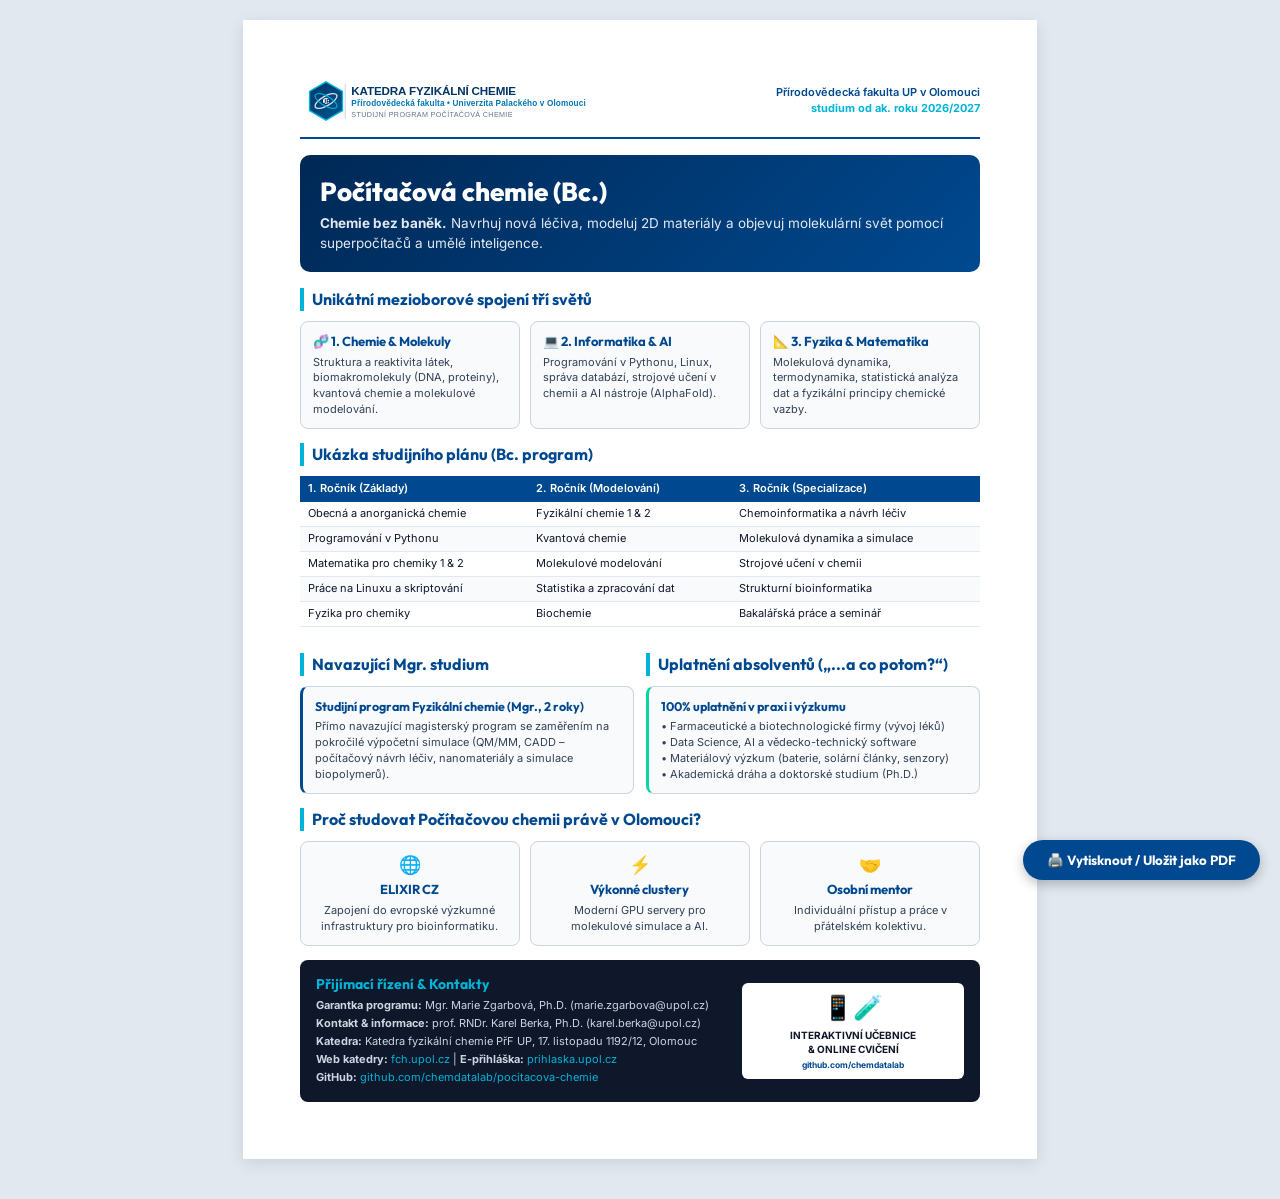
==== letak.html @ 5e702cca "Webova stranka studijniho programu Pocitacova chemie PrF UPOL, interaktivni ucebnice, online cviceni" ====
<!DOCTYPE html>
<html lang="cs">
<head>
  <meta charset="UTF-8">
  <meta name="viewport" content="width=device-width, initial-scale=1.0">
  <title>Informační leták: Počítačová chemie | PřF UPOL</title>
  
  <!-- Fonts -->
  <link rel="preconnect" href="https://fonts.googleapis.com">
  <link rel="preconnect" href="https://fonts.gstatic.com" crossorigin>
  <link href="https://fonts.googleapis.com/css2?family=Inter:wght@400;500;600;700&family=Outfit:wght@600;700;800&family=JetBrains+Mono:wght@600;700&display=swap" rel="stylesheet">
  
  <style>
    :root {
      --up-blue: #004990;
      --up-blue-dark: #002855;
      --up-cyan: #00b4d8;
      --up-accent: #06d6a0;
      --text-dark: #0f172a;
      --text-muted: #334155;
      --bg-light: #f8fafc;
    }

    * {
      box-sizing: border-box;
      margin: 0;
      padding: 0;
    }

    body {
      font-family: 'Inter', sans-serif;
      color: var(--text-dark);
      background: #e2e8f0;
      line-height: 1.45;
      padding: 20px;
    }

    .page {
      width: 210mm;
      min-height: 297mm;
      padding: 15mm;
      margin: 0 auto 20px auto;
      background: #ffffff;
      box-shadow: 0 4px 15px rgba(0, 0, 0, 0.1);
      position: relative;
      overflow: hidden;
    }

    .header-bar {
      display: flex;
      justify-content: space-between;
      align-items: center;
      padding-bottom: 12px;
      border-bottom: 2px solid var(--up-blue);
      margin-bottom: 16px;
    }

    .logo-img {
      height: 48px;
      width: auto;
    }

    .hero-banner {
      background: linear-gradient(135deg, var(--up-blue-dark), var(--up-blue));
      color: #ffffff;
      padding: 18px 20px;
      border-radius: 10px;
      margin-bottom: 16px;
    }

    .hero-banner h1 {
      font-family: 'Outfit', sans-serif;
      font-size: 26px;
      font-weight: 800;
      margin-bottom: 4px;
    }

    .hero-banner p {
      font-size: 13.5px;
      color: #e2e8f0;
      margin-bottom: 0;
    }

    .section-title {
      font-family: 'Outfit', sans-serif;
      font-size: 16px;
      font-weight: 700;
      color: var(--up-blue);
      border-left: 4px solid var(--up-cyan);
      padding-left: 8px;
      margin-bottom: 10px;
      margin-top: 14px;
    }

    .grid-3 {
      display: grid;
      grid-template-columns: repeat(3, 1fr);
      gap: 10px;
      margin-bottom: 14px;
    }

    .grid-2 {
      display: grid;
      grid-template-columns: 1fr 1fr;
      gap: 12px;
      margin-bottom: 14px;
    }

    .card {
      background: var(--bg-light);
      border: 1px solid #cbd5e1;
      border-radius: 8px;
      padding: 10px 12px;
    }

    .card h4 {
      font-family: 'Outfit', sans-serif;
      font-size: 13px;
      color: var(--up-blue);
      margin-bottom: 4px;
    }

    .card p {
      font-size: 11px;
      color: var(--text-muted);
      margin-bottom: 0;
    }

    .courses-table {
      width: 100%;
      border-collapse: collapse;
      font-size: 11px;
      margin-bottom: 12px;
    }

    .courses-table th {
      background: var(--up-blue);
      color: #ffffff;
      padding: 5px 8px;
      text-align: left;
      font-weight: 600;
    }

    .courses-table td {
      padding: 4px 8px;
      border-bottom: 1px solid #e2e8f0;
    }

    .courses-table tr:nth-child(even) {
      background: var(--bg-light);
    }

    .footer-box {
      background: #0f172a;
      color: #ffffff;
      padding: 14px 16px;
      border-radius: 8px;
      display: grid;
      grid-template-columns: 1.3fr 0.7fr;
      gap: 15px;
      align-items: center;
      margin-top: 14px;
    }

    .footer-box h4 {
      font-family: 'Outfit', sans-serif;
      font-size: 14px;
      color: var(--up-cyan);
      margin-bottom: 4px;
    }

    .footer-box p {
      font-size: 11px;
      color: #cbd5e1;
      margin-bottom: 2px;
    }

    .qr-box {
      text-align: center;
      background: #ffffff;
      color: var(--text-dark);
      padding: 8px;
      border-radius: 6px;
      font-size: 10px;
      font-weight: 700;
    }

    .print-btn {
      position: fixed;
      bottom: 20px;
      right: 20px;
      padding: 12px 24px;
      background: var(--up-blue);
      color: #ffffff;
      border: none;
      border-radius: 30px;
      font-weight: 700;
      font-family: 'Outfit', sans-serif;
      cursor: pointer;
      box-shadow: 0 4px 12px rgba(0, 0, 0, 0.25);
      z-index: 1000;
    }

    @media print {
      body {
        background: #ffffff;
        padding: 0;
      }
      .page {
        margin: 0;
        box-shadow: none;
        width: 100%;
        min-height: 100%;
      }
      .print-btn {
        display: none;
      }
    }
  </style>
</head>
<body>

  <button class="print-btn" onclick="window.print()">🖨️ Vytisknout / Uložit jako PDF</button>

  <div class="page">
    <!-- Header -->
    <div class="header-bar">
      <img src="assets/img/logo-kfc.svg" alt="Katedra fyzikální chemie UPOL" class="logo-img">
      <div style="text-align: right; font-size: 11px; font-weight: 600; color: var(--up-blue);">
        Přírodovědecká fakulta UP v Olomouci<br>
        <span style="color: var(--up-cyan); font-weight: 700;">studium od ak. roku 2026/2027</span>
      </div>
    </div>

    <!-- Hero Banner -->
    <div class="hero-banner">
      <h1>Počítačová chemie (Bc.)</h1>
      <p><strong>Chemie bez baněk.</strong> Navrhuj nová léčiva, modeluj 2D materiály a objevuj molekulární svět pomocí superpočítačů a umělé inteligence.</p>
    </div>

    <!-- 3 Pillars -->
    <div class="section-title">Unikátní mezioborové spojení tří světů</div>
    <div class="grid-3">
      <div class="card">
        <h4>🧬 1. Chemie & Molekuly</h4>
        <p>Struktura a reaktivita látek, biomakromolekuly (DNA, proteiny), kvantová chemie a molekulové modelování.</p>
      </div>
      <div class="card">
        <h4>💻 2. Informatika & AI</h4>
        <p>Programování v Pythonu, Linux, správa databází, strojové učení v chemii a AI nástroje (AlphaFold).</p>
      </div>
      <div class="card">
        <h4>📐 3. Fyzika & Matematika</h4>
        <p>Molekulová dynamika, termodynamika, statistická analýza dat a fyzikální principy chemické vazby.</p>
      </div>
    </div>

    <!-- Study Program Overview Table -->
    <div class="section-title">Ukázka studijního plánu (Bc. program)</div>
    <table class="courses-table">
      <thead>
        <tr>
          <th>1. Ročník (Základy)</th>
          <th>2. Ročník (Modelování)</th>
          <th>3. Ročník (Specializace)</th>
        </tr>
      </thead>
      <tbody>
        <tr>
          <td>Obecná a anorganická chemie</td>
          <td>Fyzikální chemie 1 & 2</td>
          <td>Chemoinformatika a návrh léčiv</td>
        </tr>
        <tr>
          <td>Programování v Pythonu</td>
          <td>Kvantová chemie</td>
          <td>Molekulová dynamika a simulace</td>
        </tr>
        <tr>
          <td>Matematika pro chemiky 1 & 2</td>
          <td>Molekulové modelování</td>
          <td>Strojové učení v chemii</td>
        </tr>
        <tr>
          <td>Práce na Linuxu a skriptování</td>
          <td>Statistika a zpracování dat</td>
          <td>Strukturní bioinformatika</td>
        </tr>
        <tr>
          <td>Fyzika pro chemiky</td>
          <td>Biochemie</td>
          <td>Bakalářská práce a seminář</td>
        </tr>
      </tbody>
    </table>

    <!-- Follow-up Master Program & Career -->
    <div class="grid-2">
      <div>
        <div class="section-title">Navazující Mgr. studium</div>
        <div class="card" style="border-left: 3px solid var(--up-blue);">
          <h4 style="font-size: 12.5px;">Studijní program Fyzikální chemie (Mgr., 2 roky)</h4>
          <p>
            Přímo navazující magisterský program se zaměřením na pokročilé výpočetní simulace (QM/MM, CADD – počítačový návrh léčiv, nanomateriály a simulace biopolymerů).
          </p>
        </div>
      </div>

      <div>
        <div class="section-title">Uplatnění absolventů („...a co potom?“)</div>
        <div class="card" style="border-left: 3px solid var(--up-accent);">
          <h4 style="font-size: 12.5px;">100% uplatnění v praxi i výzkumu</h4>
          <p>
            • Farmaceutické a biotechnologické firmy (vývoj léků)<br>
            • Data Science, AI a vědecko-technický software<br>
            • Materiálový výzkum (baterie, solární články, senzory)<br>
            • Akademická dráha a doktorské studium (Ph.D.)
          </p>
        </div>
      </div>
    </div>

    <!-- Why UPOL Highlights -->
    <div class="section-title">Proč studovat Počítačovou chemii právě v Olomouci?</div>
    <div class="grid-3" style="margin-bottom: 6px;">
      <div class="card" style="text-align: center;">
        <div style="font-size: 18px; margin-bottom: 2px;">🌐</div>
        <h4>ELIXIR CZ</h4>
        <p>Zapojení do evropské výzkumné infrastruktury pro bioinformatiku.</p>
      </div>
      <div class="card" style="text-align: center;">
        <div style="font-size: 18px; margin-bottom: 2px;">⚡</div>
        <h4>Výkonné clustery</h4>
        <p>Moderní GPU servery pro molekulové simulace a AI.</p>
      </div>
      <div class="card" style="text-align: center;">
        <div style="font-size: 18px; margin-bottom: 2px;">🤝</div>
        <h4>Osobní mentor</h4>
        <p>Individuální přístup a práce v přátelském kolektivu.</p>
      </div>
    </div>

    <!-- Footer & Contact -->
    <div class="footer-box">
      <div>
        <h4>Přijímací řízení & Kontakty</h4>
        <p><strong>Garantka programu:</strong> Mgr. Marie Zgarbová, Ph.D. (marie.zgarbova@upol.cz)</p>
        <p><strong>Kontakt & informace:</strong> prof. RNDr. Karel Berka, Ph.D. (karel.berka@upol.cz)</p>
        <p><strong>Katedra:</strong> Katedra fyzikální chemie PřF UP, 17. listopadu 1192/12, Olomouc</p>
        <p><strong>Web katedry:</strong> <a href="https://fch.upol.cz" style="color: var(--up-cyan); text-decoration: none;">fch.upol.cz</a> | <strong>E-přihláška:</strong> <a href="https://prihlaska.upol.cz" style="color: var(--up-cyan); text-decoration: none;">prihlaska.upol.cz</a></p>
        <p><strong>GitHub:</strong> <a href="https://github.com/chemdatalab/pocitacova-chemie" style="color: var(--up-cyan); text-decoration: none;">github.com/chemdatalab/pocitacova-chemie</a></p>
      </div>
      <div class="qr-box">
        <div style="font-size: 24px; margin-bottom: 2px;">📱🧪</div>
        <div>INTERAKTIVNÍ UČEBNICE<br>& ONLINE CVIČENÍ</div>
        <div style="font-size: 8.5px; color: var(--up-blue); margin-top: 2px;">github.com/chemdatalab</div>
      </div>
    </div>
  </div>

</body>
</html>
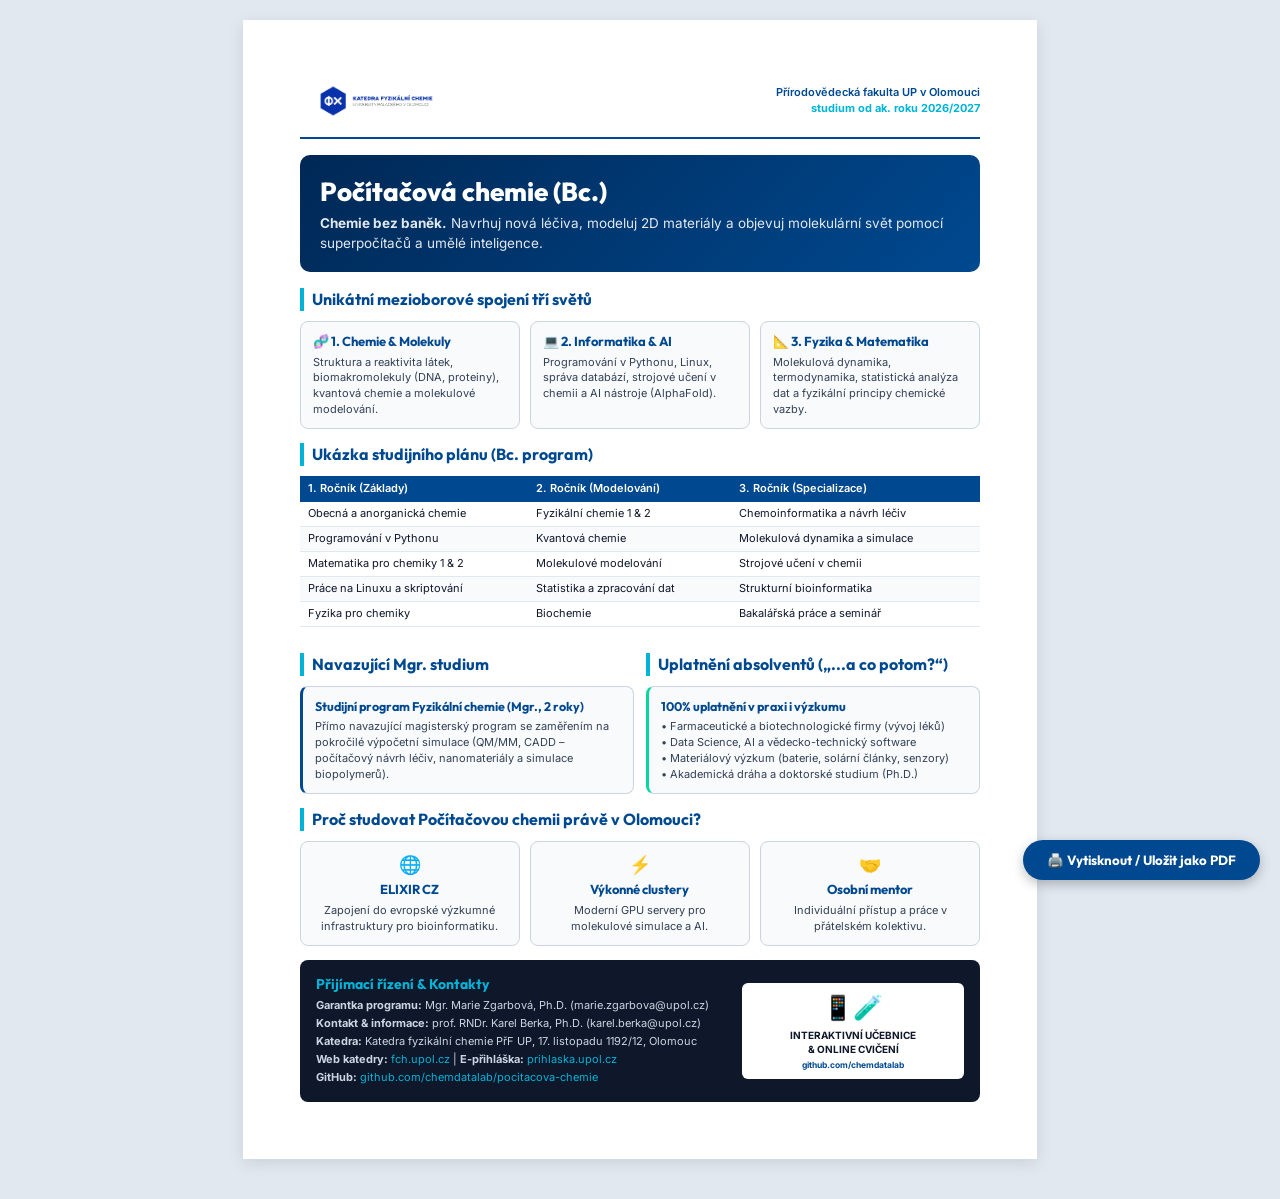
==== commit e6699ebf: "Update official KFC logo from kfc.upol.cz and implement liquid water proton transfer simulation (Gro" ====
--- a/letak.html
+++ b/letak.html
@@ -225,7 +225,7 @@
   <div class="page">
     <!-- Header -->
     <div class="header-bar">
-      <img src="assets/img/logo-kfc.svg" alt="Katedra fyzikální chemie UPOL" class="logo-img">
+      <img src="assets/img/kfc_logo_color_horizontal.png" alt="Katedra fyzikální chemie UPOL" class="logo-img">
       <div style="text-align: right; font-size: 11px; font-weight: 600; color: var(--up-blue);">
         Přírodovědecká fakulta UP v Olomouci<br>
         <span style="color: var(--up-cyan); font-weight: 700;">studium od ak. roku 2026/2027</span>
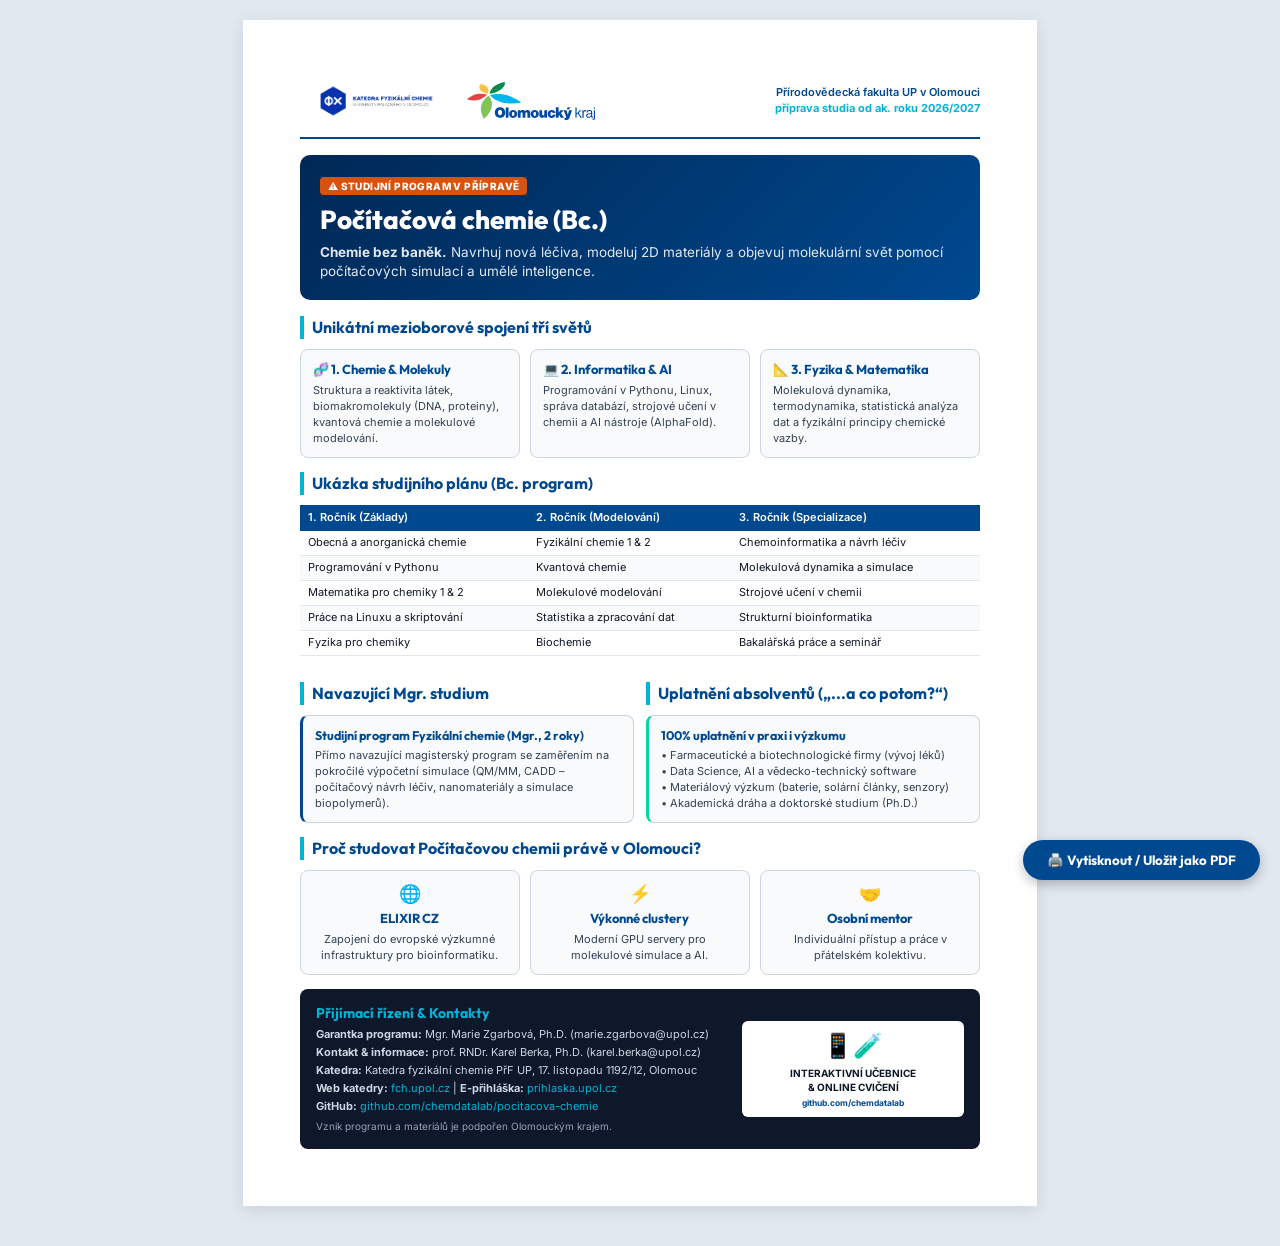
==== commit 893f0747: "Aktualizace vyucujicich dle akreditace, ELIXIR CZ, varovani o priprave, logo Olomouckeho kraje a kon" ====
--- a/letak.html
+++ b/letak.html
@@ -225,17 +225,21 @@
   <div class="page">
     <!-- Header -->
     <div class="header-bar">
-      <img src="assets/img/kfc_logo_color_horizontal.png" alt="Katedra fyzikální chemie UPOL" class="logo-img">
+      <div style="display: flex; align-items: center; gap: 14px;">
+        <img src="assets/img/kfc_logo_color_horizontal.png" alt="Katedra fyzikální chemie UPOL" class="logo-img">
+        <img src="assets/img/logo-olomoucky-kraj.svg" alt="Olomoucký kraj" style="height: 38px; width: auto;">
+      </div>
       <div style="text-align: right; font-size: 11px; font-weight: 600; color: var(--up-blue);">
         Přírodovědecká fakulta UP v Olomouci<br>
-        <span style="color: var(--up-cyan); font-weight: 700;">studium od ak. roku 2026/2027</span>
+        <span style="color: var(--up-cyan); font-weight: 700;">příprava studia od ak. roku 2026/2027</span>
       </div>
     </div>
 
     <!-- Hero Banner -->
     <div class="hero-banner">
+      <div style="display: inline-block; background: rgba(234, 88, 12, 0.9); color: #ffffff; font-size: 10px; font-weight: 800; padding: 2px 8px; border-radius: 4px; margin-bottom: 6px; letter-spacing: 0.04em;">⚠️ STUDIJNÍ PROGRAM V PŘÍPRAVĚ</div>
       <h1>Počítačová chemie (Bc.)</h1>
-      <p><strong>Chemie bez baněk.</strong> Navrhuj nová léčiva, modeluj 2D materiály a objevuj molekulární svět pomocí superpočítačů a umělé inteligence.</p>
+      <p><strong>Chemie bez baněk.</strong> Navrhuj nová léčiva, modeluj 2D materiály a objevuj molekulární svět pomocí počítačových simulací a umělé inteligence.</p>
     </div>
 
     <!-- 3 Pillars -->
@@ -349,6 +353,7 @@
         <p><strong>Katedra:</strong> Katedra fyzikální chemie PřF UP, 17. listopadu 1192/12, Olomouc</p>
         <p><strong>Web katedry:</strong> <a href="https://fch.upol.cz" style="color: var(--up-cyan); text-decoration: none;">fch.upol.cz</a> | <strong>E-přihláška:</strong> <a href="https://prihlaska.upol.cz" style="color: var(--up-cyan); text-decoration: none;">prihlaska.upol.cz</a></p>
         <p><strong>GitHub:</strong> <a href="https://github.com/chemdatalab/pocitacova-chemie" style="color: var(--up-cyan); text-decoration: none;">github.com/chemdatalab/pocitacova-chemie</a></p>
+        <p style="margin-top: 4px; font-size: 10px; color: #94a3b8;">Vznik programu a materiálů je podpořen Olomouckým krajem.</p>
       </div>
       <div class="qr-box">
         <div style="font-size: 24px; margin-bottom: 2px;">📱🧪</div>
